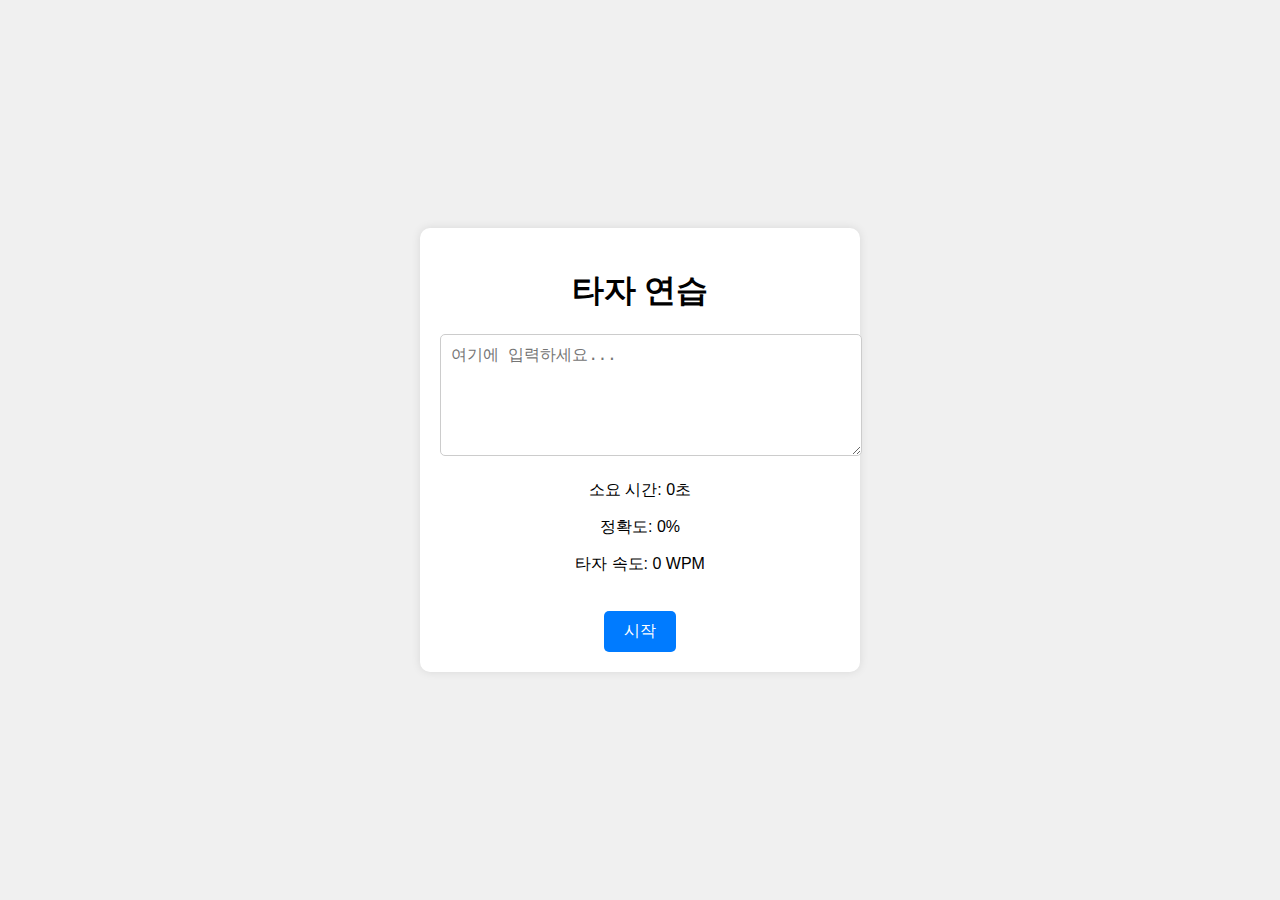
==== index.html @ 7ee63bf2 "Add files via upload" ====
<!DOCTYPE html>
<html lang="ko">
<head>
    <meta charset="UTF-8">
    <meta name="viewport" content="width=device-width, initial-scale=1.0">
    <title>타자 연습</title>
    <link rel="stylesheet" href="styles.css">
</head>
<body>
    <div class="container">
        <h1>타자 연습</h1>
        <div id="authorDisplay" class="author-display"></div>
        <div id="quoteDisplay" class="quote-display"></div>
        <textarea id="quoteInput" class="quote-input" placeholder="여기에 입력하세요..."></textarea>
        <div class="results">
            <p id="timeTaken">소요 시간: 0초</p>
            <p id="accuracy">정확도: 0%</p>
            <p id="typingSpeed">타자 속도: 0 WPM</p>
        </div>
        <button id="startButton" class="start-button">시작</button>
    </div>
    <script src="script.js"></script>
</body>
</html>
---- styles.css ----
body {
    font-family: Arial, sans-serif;
    display: flex;
    justify-content: center;
    align-items: center;
    height: 100vh;
    margin: 0;
    background-color: #f0f0f0;
}

.container {
    background: white;
    padding: 20px;
    border-radius: 10px;
    box-shadow: 0 0 10px rgba(0, 0, 0, 0.1);
    width: 400px;
    text-align: center;
}

.author-display {
    font-size: 1em;
    color: gray;
    margin-bottom: 10px;
}

.quote-display {
    font-size: 1.2em;
    margin-bottom: 20px;
}

.quote-input {
    width: 100%;
    height: 100px;
    font-size: 1.2em;
    padding: 10px;
    border: 1px solid #ccc;
    border-radius: 5px;
}

.results {
    margin-top: 20px;
}

.start-button {
    padding: 10px 20px;
    font-size: 1em;
    margin-top: 20px;
    cursor: pointer;
    border: none;
    border-radius: 5px;
    background-color: #007BFF;
    color: white;
}

.start-button:hover {
    background-color: #0056b3;
}
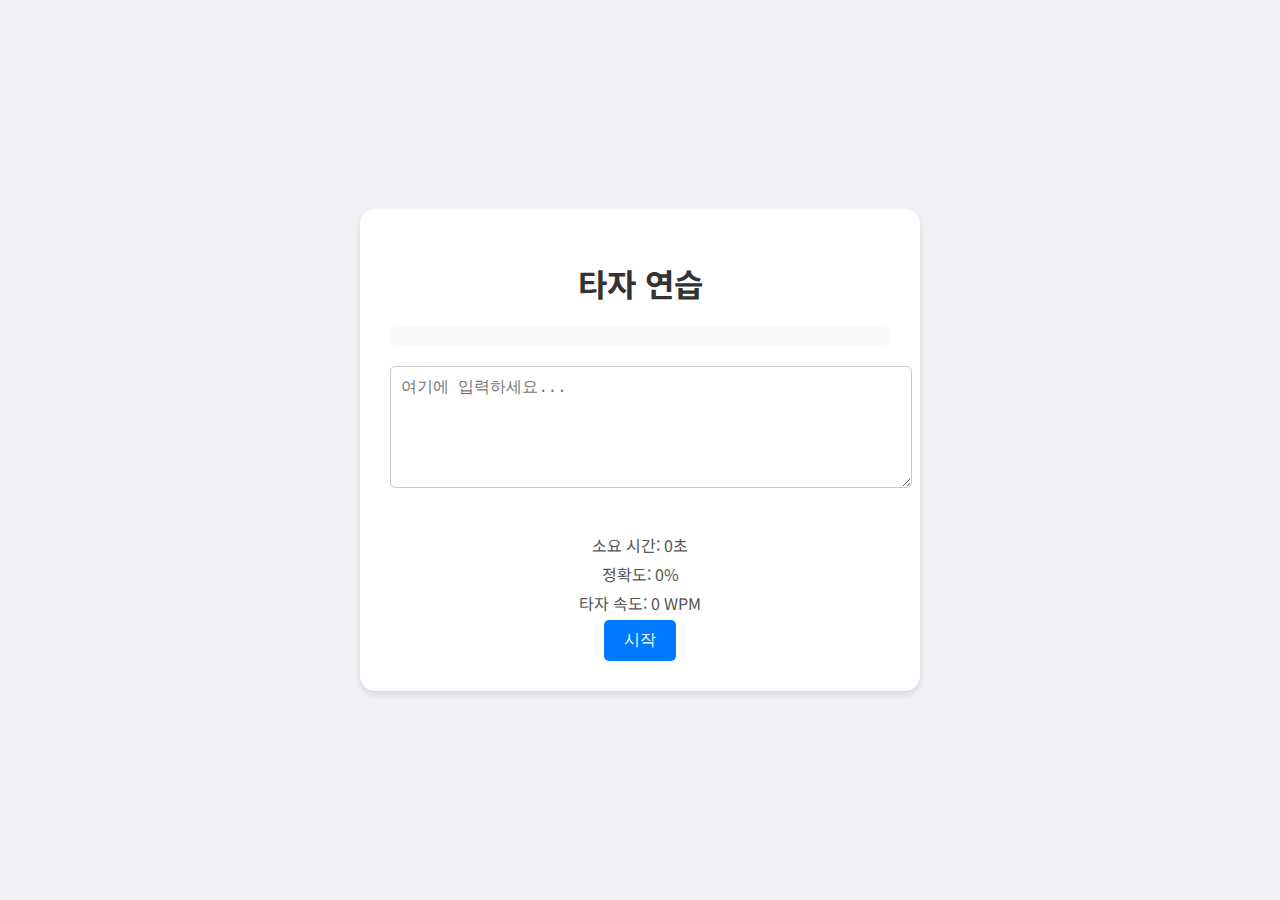
==== commit 99617c85: "Update index.html" ====
--- a/index.html
+++ b/index.html
@@ -4,7 +4,86 @@
     <meta charset="UTF-8">
     <meta name="viewport" content="width=device-width, initial-scale=1.0">
     <title>타자 연습</title>
-    <link rel="stylesheet" href="styles.css">
+    <link rel="stylesheet" href="https://cdnjs.cloudflare.com/ajax/libs/font-awesome/6.0.0-beta3/css/all.min.css">
+    <link rel="preconnect" href="https://fonts.googleapis.com">
+    <link rel="preconnect" href="https://fonts.gstatic.com" crossorigin>
+    <link href="https://fonts.googleapis.com/css2?family=Noto+Sans+KR:wght@400;700&display=swap" rel="stylesheet">
+    <style>
+        body {
+            font-family: 'Noto Sans KR', sans-serif;
+            display: flex;
+            justify-content: center;
+            align-items: center;
+            height: 100vh;
+            margin: 0;
+            background-color: #f0f2f5;
+        }
+        
+        .container {
+            background: white;
+            padding: 30px;
+            border-radius: 15px;
+            box-shadow: 0 4px 6px rgba(0, 0, 0, 0.1);
+            width: 500px;
+            text-align: center;
+        }
+        
+        h1 {
+            font-size: 2em;
+            color: #333;
+            margin-bottom: 20px;
+        }
+        
+        .author-display {
+            font-size: 1em;
+            color: #555;
+            margin-bottom: 10px;
+        }
+        
+        .quote-display {
+            font-size: 1.5em;
+            color: #333;
+            margin-bottom: 20px;
+            padding: 10px;
+            background-color: #f9f9f9;
+            border-radius: 10px;
+        }
+        
+        .quote-input {
+            width: 100%;
+            height: 100px;
+            font-size: 1.2em;
+            padding: 10px;
+            border: 1px solid #ccc;
+            border-radius: 5px;
+            margin-bottom: 20px;
+        }
+        
+        .results {
+            margin-top: 20px;
+        }
+        
+        .results p {
+            font-size: 1em;
+            color: #555;
+            margin: 5px 0;
+        }
+        
+        .start-button {
+            padding: 10px 20px;
+            font-size: 1em;
+            cursor: pointer;
+            border: none;
+            border-radius: 5px;
+            background-color: #007BFF;
+            color: white;
+            transition: background-color 0.3s ease;
+        }
+        
+        .start-button:hover {
+            background-color: #0056b3;
+        }
+    </style>
 </head>
 <body>
     <div class="container">
@@ -19,6 +98,80 @@
         </div>
         <button id="startButton" class="start-button">시작</button>
     </div>
-    <script src="script.js"></script>
+    <script>
+        const quotes = [
+            { text: "일찍 일어나는 새가 벌레를 잡는다.", author: "속담" },
+            { text: "작은 고추가 맵다.", author: "속담" },
+            { text: "하루하루가 새롭고 신비롭다.", author: "법정" },
+            { text: "사람은 자신이 생각하는 것과 같은 사람이 된다.", author: "마하트마 간디" },
+            { text: "세상에 속지 않기 위해서는 자신을 속이지 않으면 된다.", author: "에머슨" },
+            { text: "자신을 사랑하면 아무도 사랑하지 않는 것이다.", author: "괴테" },
+            { text: "최선을 다하면 후회는 없다.", author: "나폴레옹" },
+            { text: "실패는 성공의 어머니이다.", author: "속담" },
+            { text: "오늘 할 일을 내일로 미루지 마라.", author: "속담" },
+            { text: "작은 변화가 큰 결과를 만든다.", author: "속담" },
+            { text: "사랑은 모든 것을 이긴다.", author: "단테" },
+            { text: "진리는 반드시 따르는 자가 있고, 정의는 반드시 이루는 날이 있다.", author: "문익환" },
+            { text: "행복은 성취의 결과가 아니라 과정에서 느끼는 것이다.", author: "무라카미 하루키" },
+            { text: "위대한 일을 이루려면 행동해야 한다.", author: "베토벤" },
+            { text: "성공은 실패를 거듭한 끝에 얻는 것이다.", author: "토마스 에디슨" },
+            { text: "사람은 무엇을 상상하든 그것을 이룰 수 있다.", author: "월트 디즈니" },
+            { text: "인생은 짧고 예술은 길다.", author: "히포크라테스" },
+            { text: "가장 큰 영광은 결코 넘어지지 않음이 아니라 넘어질 때마다 일어서는 데 있다.", author: "넬슨 만델라" },
+            { text: "성공의 비밀은 목표의 지속성에 있다.", author: "벤자민 디즈레일리" },
+            { text: "행복한 삶을 살기 위해 필요한 것은 거의 없다.", author: "마르쿠스 아우렐리우스" },
+            { text: "시간은 금이다.", author: "벤자민 프랭클린" },
+            { text: "인내는 쓰지만 그 열매는 달다.", author: "장 자크 루소" },
+            { text: "사랑은 행위이다.", author: "제임스 로이스" },
+            { text: "한 번 실패와 영원한 실패를 혼동하지 마라.", author: "F. 스콧 피츠제럴드" },
+            { text: "기회는 일어나는 것이 아니라 만들어내는 것이다.", author: "크리스 그로서" },
+            { text: "당신이 할 수 있다고 생각하든 할 수 없다고 생각하든, 당신의 생각은 옳다.", author: "헨리 포드" },
+            { text: "어려움 속에서도 기회는 존재한다.", author: "알버트 아인슈타인" },
+            { text: "우리가 할 수 있는 일이라면 무엇이든 상상할 수 있다.", author: "아리스토텔레스" },
+            { text: "모든 위대한 변화는 행동에서 시작된다.", author: "작자 미상" },
+            { text: "가장 중요한 것은 꺾이지 않는 마음이다.", author: "작자 미상" }
+        ];
+
+        let startTime;
+        let endTime;
+        const quoteDisplay = document.getElementById("quoteDisplay");
+        const authorDisplay = document.getElementById("authorDisplay");
+        const quoteInput = document.getElementById("quoteInput");
+        const timeTaken = document.getElementById("timeTaken");
+        const accuracy = document.getElementById("accuracy");
+        const typingSpeed = document.getElementById("typingSpeed");
+        const startButton = document.getElementById("startButton");
+
+        startButton.addEventListener("click", () => {
+            const quote = quotes[Math.floor(Math.random() * quotes.length)];
+            quoteDisplay.textContent = quote.text;
+            authorDisplay.textContent = `- ${quote.author}`;
+            quoteInput.value = "";
+            quoteInput.disabled = false;
+            quoteInput.focus();
+            startTime = new Date().getTime();
+            timeTaken.textContent = "소요 시간: 0초";
+            accuracy.textContent = "정확도: 0%";
+            typingSpeed.textContent = "타자 속도: 0 WPM";
+        });
+
+        quoteInput.addEventListener("input", () => {
+            const quote = quoteDisplay.textContent;
+            const input = quoteInput.value;
+            if (input === quote) {
+                endTime = new Date().getTime();
+                const timeElapsed = (endTime - startTime) / 1000;
+                const wordsTyped = quote.split(" ").length;
+                const wpm = (wordsTyped / timeElapsed) * 60;
+                timeTaken.textContent = `소요 시간: ${timeElapsed.toFixed(2)}초`;
+                typingSpeed.textContent = `타자 속도: ${wpm.toFixed(2)} WPM`;
+
+                const accuracyValue = (input.split("").filter((char, index) => char === quote[index]).length / quote.length) * 100;
+                accuracy.textContent = `정확도: ${accuracyValue.toFixed(2)}%`;
+
+                quoteInput.disabled = true;
+            }
+        });
+    </script>
 </body>
 </html>
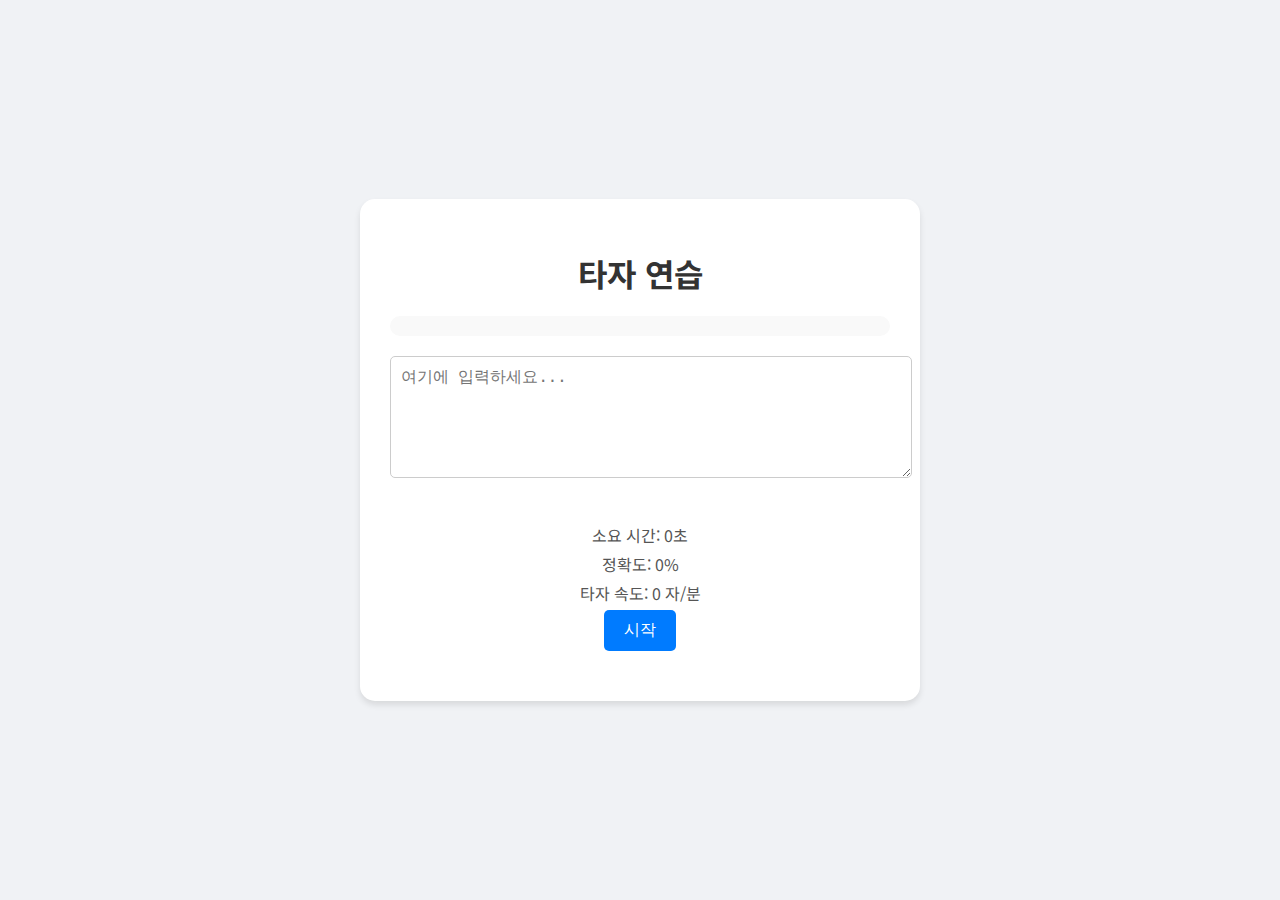
==== commit da23c1b4: "Update index.html" ====
--- a/index.html
+++ b/index.html
@@ -68,6 +68,12 @@
             color: #555;
             margin: 5px 0;
         }
+
+        .author-info {
+            font-size: 1em;
+            color: #555;
+            margin-top: 20px;
+        }
         
         .start-button {
             padding: 10px 20px;
@@ -94,42 +100,74 @@
         <div class="results">
             <p id="timeTaken">소요 시간: 0초</p>
             <p id="accuracy">정확도: 0%</p>
-            <p id="typingSpeed">타자 속도: 0 WPM</p>
+            <p id="typingSpeed">타자 속도: 0 자/분</p>
         </div>
         <button id="startButton" class="start-button">시작</button>
+        <div id="authorInfo" class="author-info"></div>
     </div>
     <script>
         const quotes = [
-            { text: "일찍 일어나는 새가 벌레를 잡는다.", author: "속담" },
-            { text: "작은 고추가 맵다.", author: "속담" },
-            { text: "하루하루가 새롭고 신비롭다.", author: "법정" },
-            { text: "사람은 자신이 생각하는 것과 같은 사람이 된다.", author: "마하트마 간디" },
-            { text: "세상에 속지 않기 위해서는 자신을 속이지 않으면 된다.", author: "에머슨" },
-            { text: "자신을 사랑하면 아무도 사랑하지 않는 것이다.", author: "괴테" },
-            { text: "최선을 다하면 후회는 없다.", author: "나폴레옹" },
-            { text: "실패는 성공의 어머니이다.", author: "속담" },
-            { text: "오늘 할 일을 내일로 미루지 마라.", author: "속담" },
-            { text: "작은 변화가 큰 결과를 만든다.", author: "속담" },
-            { text: "사랑은 모든 것을 이긴다.", author: "단테" },
-            { text: "진리는 반드시 따르는 자가 있고, 정의는 반드시 이루는 날이 있다.", author: "문익환" },
-            { text: "행복은 성취의 결과가 아니라 과정에서 느끼는 것이다.", author: "무라카미 하루키" },
-            { text: "위대한 일을 이루려면 행동해야 한다.", author: "베토벤" },
-            { text: "성공은 실패를 거듭한 끝에 얻는 것이다.", author: "토마스 에디슨" },
-            { text: "사람은 무엇을 상상하든 그것을 이룰 수 있다.", author: "월트 디즈니" },
-            { text: "인생은 짧고 예술은 길다.", author: "히포크라테스" },
-            { text: "가장 큰 영광은 결코 넘어지지 않음이 아니라 넘어질 때마다 일어서는 데 있다.", author: "넬슨 만델라" },
-            { text: "성공의 비밀은 목표의 지속성에 있다.", author: "벤자민 디즈레일리" },
-            { text: "행복한 삶을 살기 위해 필요한 것은 거의 없다.", author: "마르쿠스 아우렐리우스" },
-            { text: "시간은 금이다.", author: "벤자민 프랭클린" },
-            { text: "인내는 쓰지만 그 열매는 달다.", author: "장 자크 루소" },
-            { text: "사랑은 행위이다.", author: "제임스 로이스" },
-            { text: "한 번 실패와 영원한 실패를 혼동하지 마라.", author: "F. 스콧 피츠제럴드" },
-            { text: "기회는 일어나는 것이 아니라 만들어내는 것이다.", author: "크리스 그로서" },
-            { text: "당신이 할 수 있다고 생각하든 할 수 없다고 생각하든, 당신의 생각은 옳다.", author: "헨리 포드" },
-            { text: "어려움 속에서도 기회는 존재한다.", author: "알버트 아인슈타인" },
-            { text: "우리가 할 수 있는 일이라면 무엇이든 상상할 수 있다.", author: "아리스토텔레스" },
-            { text: "모든 위대한 변화는 행동에서 시작된다.", author: "작자 미상" },
-            { text: "가장 중요한 것은 꺾이지 않는 마음이다.", author: "작자 미상" }
+            { 
+                text: "일찍 일어나는 새가 벌레를 잡는다.", 
+                author: "속담",
+                background: "이 속담은 일찍 일어나 부지런히 행동하면 성공을 거둘 수 있다는 뜻을 담고 있습니다.",
+                advice: "부지런함과 시간 관리의 중요성을 항상 기억하세요."
+            },
+            { 
+                text: "작은 고추가 맵다.", 
+                author: "속담",
+                background: "작은 것이 강할 수 있다는 의미로, 외모나 크기로 사람을 판단하지 말라는 교훈을 줍니다.",
+                advice: "자신의 능력을 과소평가하지 말고 항상 자신감을 가지세요."
+            },
+            { 
+                text: "하루하루가 새롭고 신비롭다.", 
+                author: "법정",
+                background: "법정 스님은 한국의 불교 승려로, 물질보다는 정신적 가치를 중요시하였습니다.",
+                advice: "매일매일을 소중히 여기고 감사하는 마음으로 생활하세요."
+            },
+            { 
+                text: "사람은 자신이 생각하는 것과 같은 사람이 된다.", 
+                author: "마하트마 간디",
+                background: "마하트마 간디는 비폭력 저항 운동을 이끌어 인도의 독립을 이끌어낸 지도자입니다.",
+                advice: "긍정적인 생각과 믿음이 당신의 삶을 변화시킬 수 있습니다."
+            },
+            { 
+                text: "세상에 속지 않기 위해서는 자신을 속이지 않으면 된다.", 
+                author: "에머슨",
+                background: "랄프 왈도 에머슨은 미국의 철학자이자 시인으로, 초월주의 운동을 이끌었습니다.",
+                advice: "자기 자신에게 정직하고 진실되게 살아가세요."
+            },
+            { 
+                text: "자신을 사랑하면 아무도 사랑하지 않는 것이다.", 
+                author: "괴테",
+                background: "요한 볼프강 폰 괴테는 독일의 문학가이자 철학자로, 여러 방면에서 많은 영향을 끼쳤습니다.",
+                advice: "자신을 사랑하되 타인도 함께 배려하는 균형 있는 삶을 추구하세요."
+            },
+            { 
+                text: "최선을 다하면 후회는 없다.", 
+                author: "나폴레옹",
+                background: "나폴레옹 보나파르트는 프랑스의 군사 지도자이자 황제로, 유럽 역사에 큰 영향을 미쳤습니다.",
+                advice: "매 순간 최선을 다하고, 결과에 연연하지 마세요."
+            },
+            { 
+                text: "실패는 성공의 어머니이다.", 
+                author: "속담",
+                background: "이 속담은 실패를 통해 배운 경험이 성공으로 이어진다는 교훈을 담고 있습니다.",
+                advice: "실패를 두려워하지 말고 배움의 기회로 삼으세요."
+            },
+            { 
+                text: "오늘 할 일을 내일로 미루지 마라.", 
+                author: "속담",
+                background: "이 속담은 게으름을 피우지 말고 제때 할 일을 하라는 경고를 담고 있습니다.",
+                advice: "시간 관리를 잘하여 목표를 차근차근 이뤄나가세요."
+            },
+            { 
+                text: "작은 변화가 큰 결과를 만든다.", 
+                author: "속담",
+                background: "작은 노력과 변화가 쌓여 큰 성과를 이룰 수 있다는 교훈을 줍니다.",
+                advice: "작은 것부터 시작하여 꾸준히 나아가세요."
+            },
+            // 추가 명언들...
         ];
 
         let startTime;
@@ -141,6 +179,7 @@
         const accuracy = document.getElementById("accuracy");
         const typingSpeed = document.getElementById("typingSpeed");
         const startButton = document.getElementById("startButton");
+        const authorInfo = document.getElementById("authorInfo");
 
         startButton.addEventListener("click", () => {
             const quote = quotes[Math.floor(Math.random() * quotes.length)];
@@ -152,7 +191,8 @@
             startTime = new Date().getTime();
             timeTaken.textContent = "소요 시간: 0초";
             accuracy.textContent = "정확도: 0%";
-            typingSpeed.textContent = "타자 속도: 0 WPM";
+            typingSpeed.textContent = "타자 속도: 0 자/분";
+            authorInfo.innerHTML = "";
         });
 
         quoteInput.addEventListener("input", () => {
@@ -161,15 +201,18 @@
             if (input === quote) {
                 endTime = new Date().getTime();
                 const timeElapsed = (endTime - startTime) / 1000;
-                const wordsTyped = quote.split(" ").length;
-                const wpm = (wordsTyped / timeElapsed) * 60;
+                const charsTyped = quote.length;
+                const cpm = (charsTyped / timeElapsed) * 60; // 분당 타자 수
                 timeTaken.textContent = `소요 시간: ${timeElapsed.toFixed(2)}초`;
-                typingSpeed.textContent = `타자 속도: ${wpm.toFixed(2)} WPM`;
+                typingSpeed.textContent = `타자 속도: ${cpm.toFixed(2)} 자/분`;
 
                 const accuracyValue = (input.split("").filter((char, index) => char === quote[index]).length / quote.length) * 100;
                 accuracy.textContent = `정확도: ${accuracyValue.toFixed(2)}%`;
 
                 quoteInput.disabled = true;
+
+                const quoteAuthor = quotes.find(q => q.text === quote);
+                authorInfo.innerHTML = `<strong>${quoteAuthor.author}</strong><br>${quoteAuthor.background}<br><br><em>${quoteAuthor.advice}</em>`;
             }
         });
     </script>
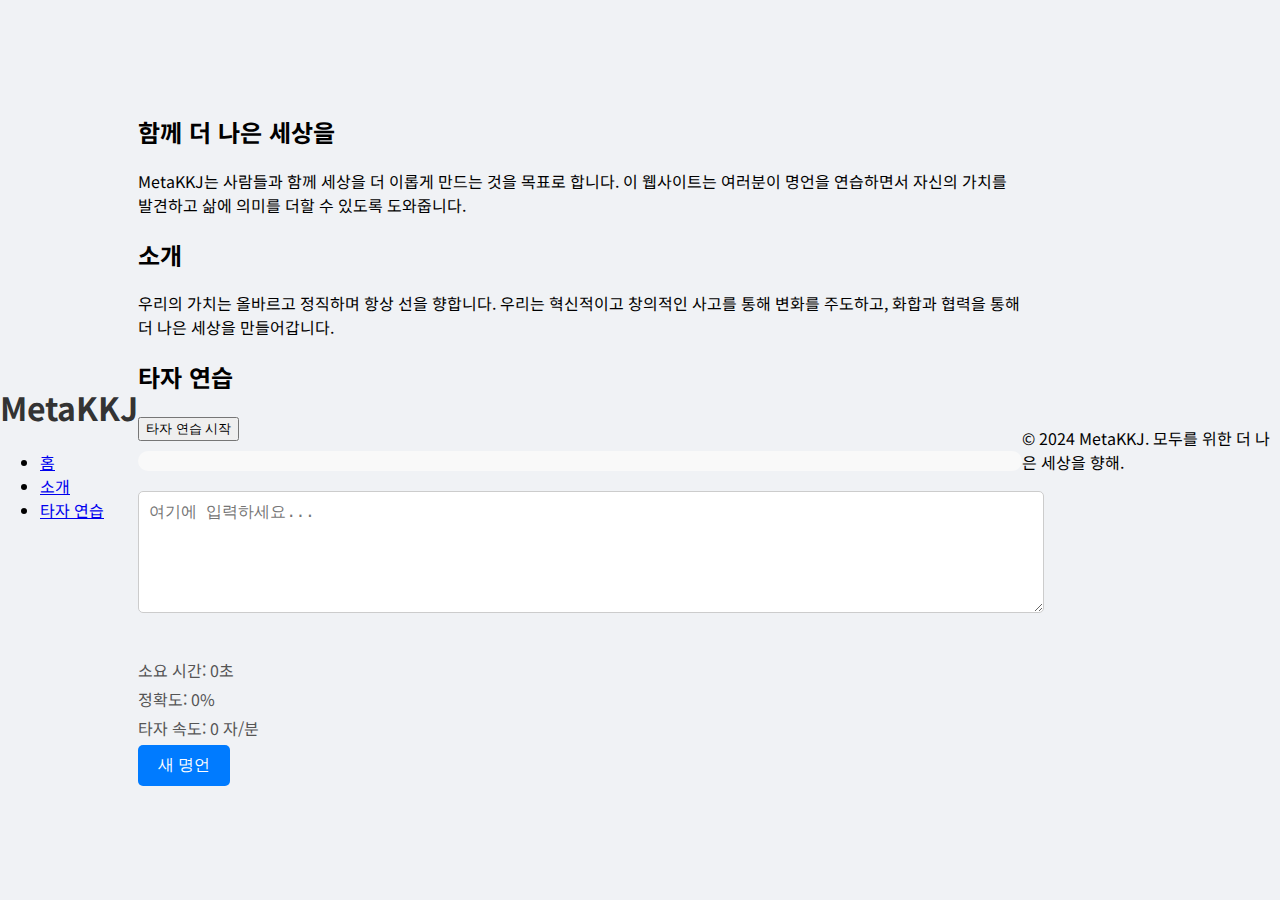
==== commit 698a8c4f: "Update index.html" ====
--- a/index.html
+++ b/index.html
@@ -3,218 +3,52 @@
 <head>
     <meta charset="UTF-8">
     <meta name="viewport" content="width=device-width, initial-scale=1.0">
-    <title>타자 연습</title>
-    <link rel="stylesheet" href="https://cdnjs.cloudflare.com/ajax/libs/font-awesome/6.0.0-beta3/css/all.min.css">
+    <title>MetaKKJ - 혁신과 협력</title>
+    <link rel="stylesheet" href="styles.css">
     <link rel="preconnect" href="https://fonts.googleapis.com">
     <link rel="preconnect" href="https://fonts.gstatic.com" crossorigin>
     <link href="https://fonts.googleapis.com/css2?family=Noto+Sans+KR:wght@400;700&display=swap" rel="stylesheet">
-    <style>
-        body {
-            font-family: 'Noto Sans KR', sans-serif;
-            display: flex;
-            justify-content: center;
-            align-items: center;
-            height: 100vh;
-            margin: 0;
-            background-color: #f0f2f5;
-        }
-        
-        .container {
-            background: white;
-            padding: 30px;
-            border-radius: 15px;
-            box-shadow: 0 4px 6px rgba(0, 0, 0, 0.1);
-            width: 500px;
-            text-align: center;
-        }
-        
-        h1 {
-            font-size: 2em;
-            color: #333;
-            margin-bottom: 20px;
-        }
-        
-        .author-display {
-            font-size: 1em;
-            color: #555;
-            margin-bottom: 10px;
-        }
-        
-        .quote-display {
-            font-size: 1.5em;
-            color: #333;
-            margin-bottom: 20px;
-            padding: 10px;
-            background-color: #f9f9f9;
-            border-radius: 10px;
-        }
-        
-        .quote-input {
-            width: 100%;
-            height: 100px;
-            font-size: 1.2em;
-            padding: 10px;
-            border: 1px solid #ccc;
-            border-radius: 5px;
-            margin-bottom: 20px;
-        }
-        
-        .results {
-            margin-top: 20px;
-        }
-        
-        .results p {
-            font-size: 1em;
-            color: #555;
-            margin: 5px 0;
-        }
-
-        .author-info {
-            font-size: 1em;
-            color: #555;
-            margin-top: 20px;
-        }
-        
-        .start-button {
-            padding: 10px 20px;
-            font-size: 1em;
-            cursor: pointer;
-            border: none;
-            border-radius: 5px;
-            background-color: #007BFF;
-            color: white;
-            transition: background-color 0.3s ease;
-        }
-        
-        .start-button:hover {
-            background-color: #0056b3;
-        }
-    </style>
 </head>
 <body>
-    <div class="container">
-        <h1>타자 연습</h1>
-        <div id="authorDisplay" class="author-display"></div>
-        <div id="quoteDisplay" class="quote-display"></div>
-        <textarea id="quoteInput" class="quote-input" placeholder="여기에 입력하세요..."></textarea>
-        <div class="results">
-            <p id="timeTaken">소요 시간: 0초</p>
-            <p id="accuracy">정확도: 0%</p>
-            <p id="typingSpeed">타자 속도: 0 자/분</p>
-        </div>
-        <button id="startButton" class="start-button">시작</button>
-        <div id="authorInfo" class="author-info"></div>
-    </div>
-    <script>
-        const quotes = [
-            { 
-                text: "일찍 일어나는 새가 벌레를 잡는다.", 
-                author: "속담",
-                background: "이 속담은 일찍 일어나 부지런히 행동하면 성공을 거둘 수 있다는 뜻을 담고 있습니다.",
-                advice: "부지런함과 시간 관리의 중요성을 항상 기억하세요."
-            },
-            { 
-                text: "작은 고추가 맵다.", 
-                author: "속담",
-                background: "작은 것이 강할 수 있다는 의미로, 외모나 크기로 사람을 판단하지 말라는 교훈을 줍니다.",
-                advice: "자신의 능력을 과소평가하지 말고 항상 자신감을 가지세요."
-            },
-            { 
-                text: "하루하루가 새롭고 신비롭다.", 
-                author: "법정",
-                background: "법정 스님은 한국의 불교 승려로, 물질보다는 정신적 가치를 중요시하였습니다.",
-                advice: "매일매일을 소중히 여기고 감사하는 마음으로 생활하세요."
-            },
-            { 
-                text: "사람은 자신이 생각하는 것과 같은 사람이 된다.", 
-                author: "마하트마 간디",
-                background: "마하트마 간디는 비폭력 저항 운동을 이끌어 인도의 독립을 이끌어낸 지도자입니다.",
-                advice: "긍정적인 생각과 믿음이 당신의 삶을 변화시킬 수 있습니다."
-            },
-            { 
-                text: "세상에 속지 않기 위해서는 자신을 속이지 않으면 된다.", 
-                author: "에머슨",
-                background: "랄프 왈도 에머슨은 미국의 철학자이자 시인으로, 초월주의 운동을 이끌었습니다.",
-                advice: "자기 자신에게 정직하고 진실되게 살아가세요."
-            },
-            { 
-                text: "자신을 사랑하면 아무도 사랑하지 않는 것이다.", 
-                author: "괴테",
-                background: "요한 볼프강 폰 괴테는 독일의 문학가이자 철학자로, 여러 방면에서 많은 영향을 끼쳤습니다.",
-                advice: "자신을 사랑하되 타인도 함께 배려하는 균형 있는 삶을 추구하세요."
-            },
-            { 
-                text: "최선을 다하면 후회는 없다.", 
-                author: "나폴레옹",
-                background: "나폴레옹 보나파르트는 프랑스의 군사 지도자이자 황제로, 유럽 역사에 큰 영향을 미쳤습니다.",
-                advice: "매 순간 최선을 다하고, 결과에 연연하지 마세요."
-            },
-            { 
-                text: "실패는 성공의 어머니이다.", 
-                author: "속담",
-                background: "이 속담은 실패를 통해 배운 경험이 성공으로 이어진다는 교훈을 담고 있습니다.",
-                advice: "실패를 두려워하지 말고 배움의 기회로 삼으세요."
-            },
-            { 
-                text: "오늘 할 일을 내일로 미루지 마라.", 
-                author: "속담",
-                background: "이 속담은 게으름을 피우지 말고 제때 할 일을 하라는 경고를 담고 있습니다.",
-                advice: "시간 관리를 잘하여 목표를 차근차근 이뤄나가세요."
-            },
-            { 
-                text: "작은 변화가 큰 결과를 만든다.", 
-                author: "속담",
-                background: "작은 노력과 변화가 쌓여 큰 성과를 이룰 수 있다는 교훈을 줍니다.",
-                advice: "작은 것부터 시작하여 꾸준히 나아가세요."
-            },
-            // 추가 명언들...
-        ];
-
-        let startTime;
-        let endTime;
-        const quoteDisplay = document.getElementById("quoteDisplay");
-        const authorDisplay = document.getElementById("authorDisplay");
-        const quoteInput = document.getElementById("quoteInput");
-        const timeTaken = document.getElementById("timeTaken");
-        const accuracy = document.getElementById("accuracy");
-        const typingSpeed = document.getElementById("typingSpeed");
-        const startButton = document.getElementById("startButton");
-        const authorInfo = document.getElementById("authorInfo");
-
-        startButton.addEventListener("click", () => {
-            const quote = quotes[Math.floor(Math.random() * quotes.length)];
-            quoteDisplay.textContent = quote.text;
-            authorDisplay.textContent = `- ${quote.author}`;
-            quoteInput.value = "";
-            quoteInput.disabled = false;
-            quoteInput.focus();
-            startTime = new Date().getTime();
-            timeTaken.textContent = "소요 시간: 0초";
-            accuracy.textContent = "정확도: 0%";
-            typingSpeed.textContent = "타자 속도: 0 자/분";
-            authorInfo.innerHTML = "";
-        });
-
-        quoteInput.addEventListener("input", () => {
-            const quote = quoteDisplay.textContent;
-            const input = quoteInput.value;
-            if (input === quote) {
-                endTime = new Date().getTime();
-                const timeElapsed = (endTime - startTime) / 1000;
-                const charsTyped = quote.length;
-                const cpm = (charsTyped / timeElapsed) * 60; // 분당 타자 수
-                timeTaken.textContent = `소요 시간: ${timeElapsed.toFixed(2)}초`;
-                typingSpeed.textContent = `타자 속도: ${cpm.toFixed(2)} 자/분`;
-
-                const accuracyValue = (input.split("").filter((char, index) => char === quote[index]).length / quote.length) * 100;
-                accuracy.textContent = `정확도: ${accuracyValue.toFixed(2)}%`;
-
-                quoteInput.disabled = true;
-
-                const quoteAuthor = quotes.find(q => q.text === quote);
-                authorInfo.innerHTML = `<strong>${quoteAuthor.author}</strong><br>${quoteAuthor.background}<br><br><em>${quoteAuthor.advice}</em>`;
-            }
-        });
-    </script>
+    <header>
+        <h1>MetaKKJ</h1>
+        <nav>
+            <ul>
+                <li><a href="#home">홈</a></li>
+                <li><a href="#about">소개</a></li>
+                <li><a href="#typing-practice">타자 연습</a></li>
+            </ul>
+        </nav>
+    </header>
+    <main>
+        <section id="home">
+            <h2>함께 더 나은 세상을</h2>
+            <p>MetaKKJ는 사람들과 함께 세상을 더 이롭게 만드는 것을 목표로 합니다. 이 웹사이트는 여러분이 명언을 연습하면서 자신의 가치를 발견하고 삶에 의미를 더할 수 있도록 도와줍니다.</p>
+        </section>
+        <section id="about">
+            <h2>소개</h2>
+            <p>우리의 가치는 올바르고 정직하며 항상 선을 향합니다. 우리는 혁신적이고 창의적인 사고를 통해 변화를 주도하고, 화합과 협력을 통해 더 나은 세상을 만들어갑니다.</p>
+        </section>
+        <section id="typing-practice">
+            <h2>타자 연습</h2>
+            <button id="startPracticeButton">타자 연습 시작</button>
+            <div id="practiceSection" class="hidden">
+                <div id="authorDisplay" class="author-display"></div>
+                <div id="quoteDisplay" class="quote-display"></div>
+                <textarea id="quoteInput" class="quote-input" placeholder="여기에 입력하세요..."></textarea>
+                <div class="results">
+                    <p id="timeTaken">소요 시간: 0초</p>
+                    <p id="accuracy">정확도: 0%</p>
+                    <p id="typingSpeed">타자 속도: 0 자/분</p>
+                </div>
+                <button id="startButton" class="start-button">새 명언</button>
+                <div id="authorInfo" class="author-info"></div>
+            </div>
+        </section>
+    </main>
+    <footer>
+        <p>&copy; 2024 MetaKKJ. 모두를 위한 더 나은 세상을 향해.</p>
+    </footer>
+    <script src="script.js"></script>
 </body>
 </html>
--- a/styles.css
+++ b/styles.css
@@ -0,0 +1,80 @@
+body {
+    font-family: 'Noto Sans KR', sans-serif;
+    display: flex;
+    justify-content: center;
+    align-items: center;
+    height: 100vh;
+    margin: 0;
+    background-color: #f0f2f5;
+}
+
+.container {
+    background: white;
+    padding: 30px;
+    border-radius: 15px;
+    box-shadow: 0 4px 6px rgba(0, 0, 0, 0.1);
+    width: 500px;
+    text-align: center;
+}
+
+h1 {
+    font-size: 2em;
+    color: #333;
+    margin-bottom: 20px;
+}
+
+.author-display {
+    font-size: 1em;
+    color: #555;
+    margin-bottom: 10px;
+}
+
+.quote-display {
+    font-size: 1.5em;
+    color: #333;
+    margin-bottom: 20px;
+    padding: 10px;
+    background-color: #f9f9f9;
+    border-radius: 10px;
+}
+
+.quote-input {
+    width: 100%;
+    height: 100px;
+    font-size: 1.2em;
+    padding: 10px;
+    border: 1px solid #ccc;
+    border-radius: 5px;
+    margin-bottom: 20px;
+}
+
+.results {
+    margin-top: 20px;
+}
+
+.results p {
+    font-size: 1em;
+    color: #555;
+    margin: 5px 0;
+}
+
+.author-info {
+    font-size: 1em;
+    color: #555;
+    margin-top: 20px;
+}
+
+.start-button {
+    padding: 10px 20px;
+    font-size: 1em;
+    cursor: pointer;
+    border: none;
+    border-radius: 5px;
+    background-color: #007BFF;
+    color: white;
+    transition: background-color 0.3s ease;
+}
+
+.start-button:hover {
+    background-color: #0056b3;
+}
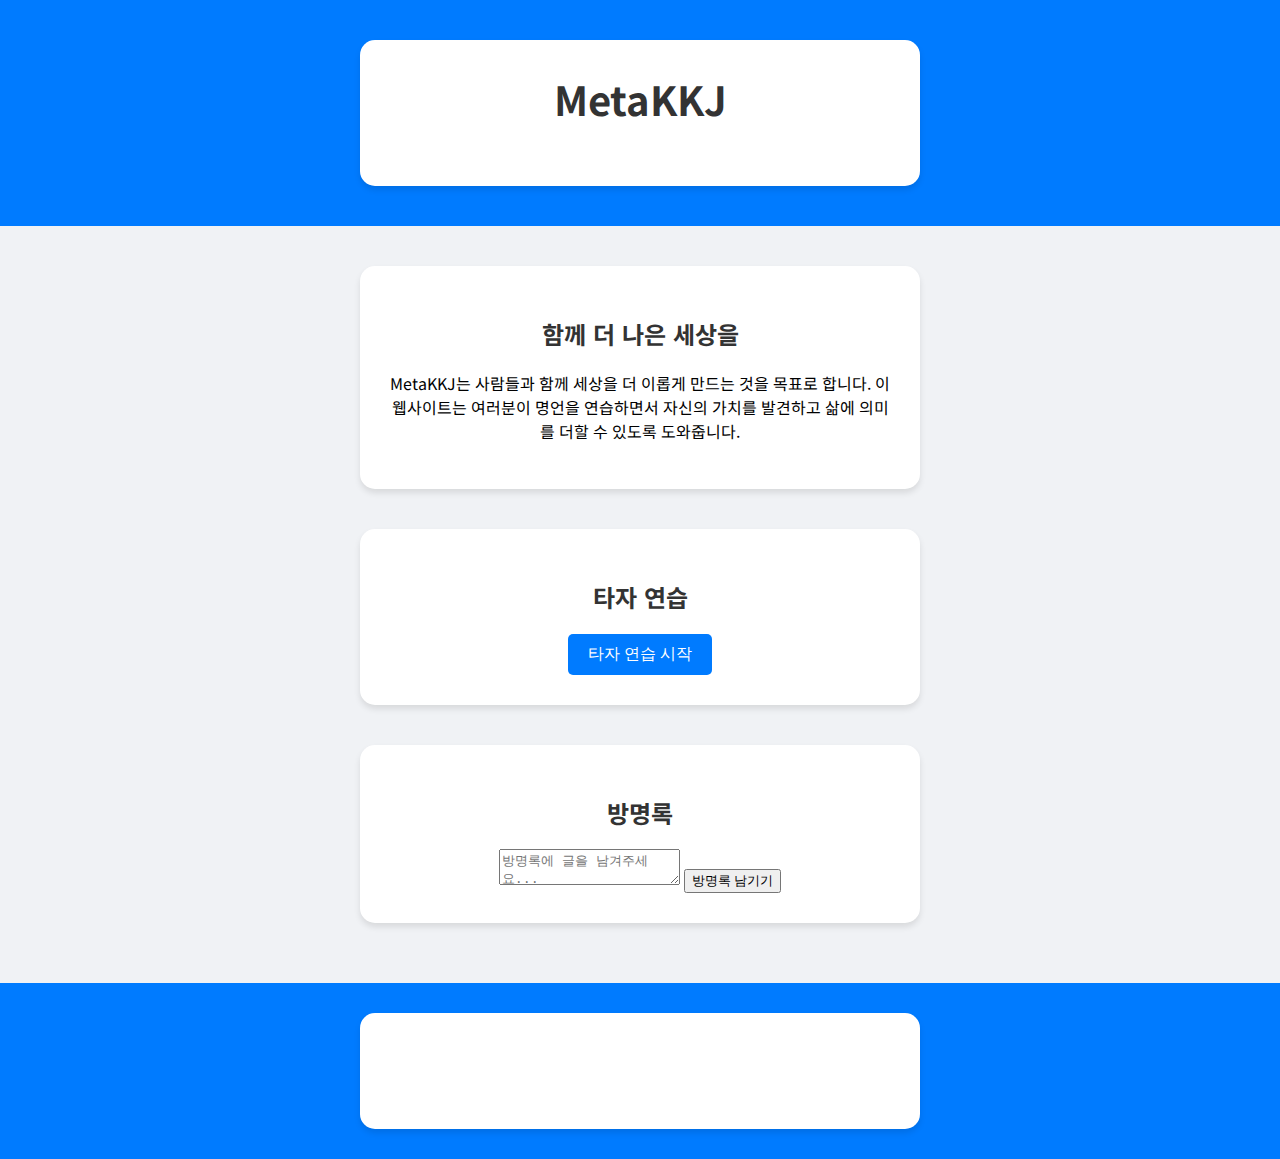
==== commit 7b952ac8: "Update index.html" ====
--- a/index.html
+++ b/index.html
@@ -11,43 +11,58 @@
 </head>
 <body>
     <header>
-        <h1>MetaKKJ</h1>
-        <nav>
-            <ul>
-                <li><a href="#home">홈</a></li>
-                <li><a href="#about">소개</a></li>
-                <li><a href="#typing-practice">타자 연습</a></li>
-            </ul>
-        </nav>
+        <div class="container">
+            <h1>MetaKKJ</h1>
+            <nav>
+                <ul>
+                    <li><a href="#home">홈</a></li>
+                    <li><a href="about.html">소개</a></li>
+                    <li><a href="#typing-practice">타자 연습</a></li>
+                    <li><a href="#guestbook">방명록</a></li>
+                </ul>
+            </nav>
+        </div>
     </header>
     <main>
         <section id="home">
-            <h2>함께 더 나은 세상을</h2>
-            <p>MetaKKJ는 사람들과 함께 세상을 더 이롭게 만드는 것을 목표로 합니다. 이 웹사이트는 여러분이 명언을 연습하면서 자신의 가치를 발견하고 삶에 의미를 더할 수 있도록 도와줍니다.</p>
-        </section>
-        <section id="about">
-            <h2>소개</h2>
-            <p>우리의 가치는 올바르고 정직하며 항상 선을 향합니다. 우리는 혁신적이고 창의적인 사고를 통해 변화를 주도하고, 화합과 협력을 통해 더 나은 세상을 만들어갑니다.</p>
+            <div class="container">
+                <h2>함께 더 나은 세상을</h2>
+                <p>MetaKKJ는 사람들과 함께 세상을 더 이롭게 만드는 것을 목표로 합니다. 이 웹사이트는 여러분이 명언을 연습하면서 자신의 가치를 발견하고 삶에 의미를 더할 수 있도록 도와줍니다.</p>
+            </div>
         </section>
         <section id="typing-practice">
-            <h2>타자 연습</h2>
-            <button id="startPracticeButton">타자 연습 시작</button>
-            <div id="practiceSection" class="hidden">
-                <div id="authorDisplay" class="author-display"></div>
-                <div id="quoteDisplay" class="quote-display"></div>
-                <textarea id="quoteInput" class="quote-input" placeholder="여기에 입력하세요..."></textarea>
-                <div class="results">
-                    <p id="timeTaken">소요 시간: 0초</p>
-                    <p id="accuracy">정확도: 0%</p>
-                    <p id="typingSpeed">타자 속도: 0 자/분</p>
+            <div class="container">
+                <h2>타자 연습</h2>
+                <button id="startPracticeButton">타자 연습 시작</button>
+                <div id="practiceSection" class="hidden">
+                    <div id="authorDisplay" class="author-display"></div>
+                    <div id="quoteDisplay" class="quote-display"></div>
+                    <textarea id="quoteInput" class="quote-input" placeholder="여기에 입력하세요..."></textarea>
+                    <div class="results">
+                        <p id="timeTaken">소요 시간: 0초</p>
+                        <p id="accuracy">정확도: 0%</p>
+                        <p id="typingSpeed">타자 속도: 0 자/분</p>
+                    </div>
+                    <button id="startButton" class="start-button">새 명언</button>
+                    <div id="authorInfo" class="author-info"></div>
                 </div>
-                <button id="startButton" class="start-button">새 명언</button>
-                <div id="authorInfo" class="author-info"></div>
+            </div>
+        </section>
+        <section id="guestbook">
+            <div class="container">
+                <h2>방명록</h2>
+                <form id="guestbookForm">
+                    <textarea id="guestbookEntry" class="guestbook-entry" placeholder="방명록에 글을 남겨주세요..." required></textarea>
+                    <button type="submit" class="submit-button">방명록 남기기</button>
+                </form>
+                <div id="guestbookEntries" class="guestbook-entries"></div>
             </div>
         </section>
     </main>
     <footer>
-        <p>&copy; 2024 MetaKKJ. 모두를 위한 더 나은 세상을 향해.</p>
+        <div class="container">
+            <p>&copy; 2024 MetaKKJ. 모두를 위한 더 나은 세상을 향해.</p>
+        </div>
     </footer>
     <script src="script.js"></script>
 </body>
--- a/styles.css
+++ b/styles.css
@@ -1,11 +1,50 @@
 body {
     font-family: 'Noto Sans KR', sans-serif;
+    margin: 0;
+    padding: 0;
+    background-color: #f0f2f5;
+}
+
+header {
+    background-color: #007BFF;
+    color: white;
+    padding: 20px 0;
+    text-align: center;
+}
+
+header h1 {
+    margin: 0;
+    font-size: 2.5em;
+}
+
+nav ul {
+    list-style: none;
+    padding: 0;
+    margin: 0;
     display: flex;
     justify-content: center;
-    align-items: center;
-    height: 100vh;
-    margin: 0;
-    background-color: #f0f2f5;
+}
+
+nav ul li {
+    margin: 0 15px;
+}
+
+nav ul li a {
+    color: white;
+    text-decoration: none;
+    font-size: 1.2em;
+}
+
+main {
+    padding: 20px;
+}
+
+section {
+    margin-bottom: 40px;
+}
+
+.hidden {
+    display: none;
 }
 
 .container {
@@ -15,23 +54,20 @@
     box-shadow: 0 4px 6px rgba(0, 0, 0, 0.1);
     width: 500px;
     text-align: center;
+    margin: 20px auto;
 }
 
-h1 {
-    font-size: 2em;
+h1, h2 {
     color: #333;
-    margin-bottom: 20px;
 }
 
-.author-display {
+.author-display, .quote-display, .results p, .author-info {
     font-size: 1em;
     color: #555;
-    margin-bottom: 10px;
 }
 
 .quote-display {
     font-size: 1.5em;
-    color: #333;
     margin-bottom: 20px;
     padding: 10px;
     background-color: #f9f9f9;
@@ -48,23 +84,7 @@
     margin-bottom: 20px;
 }
 
-.results {
-    margin-top: 20px;
-}
-
-.results p {
-    font-size: 1em;
-    color: #555;
-    margin: 5px 0;
-}
-
-.author-info {
-    font-size: 1em;
-    color: #555;
-    margin-top: 20px;
-}
-
-.start-button {
+.start-button, #startPracticeButton {
     padding: 10px 20px;
     font-size: 1em;
     cursor: pointer;
@@ -75,6 +95,13 @@
     transition: background-color 0.3s ease;
 }
 
-.start-button:hover {
+.start-button:hover, #startPracticeButton:hover {
     background-color: #0056b3;
 }
+
+footer {
+    background-color: #007BFF;
+    color: white;
+    text-align: center;
+    padding: 10px 0;
+}
